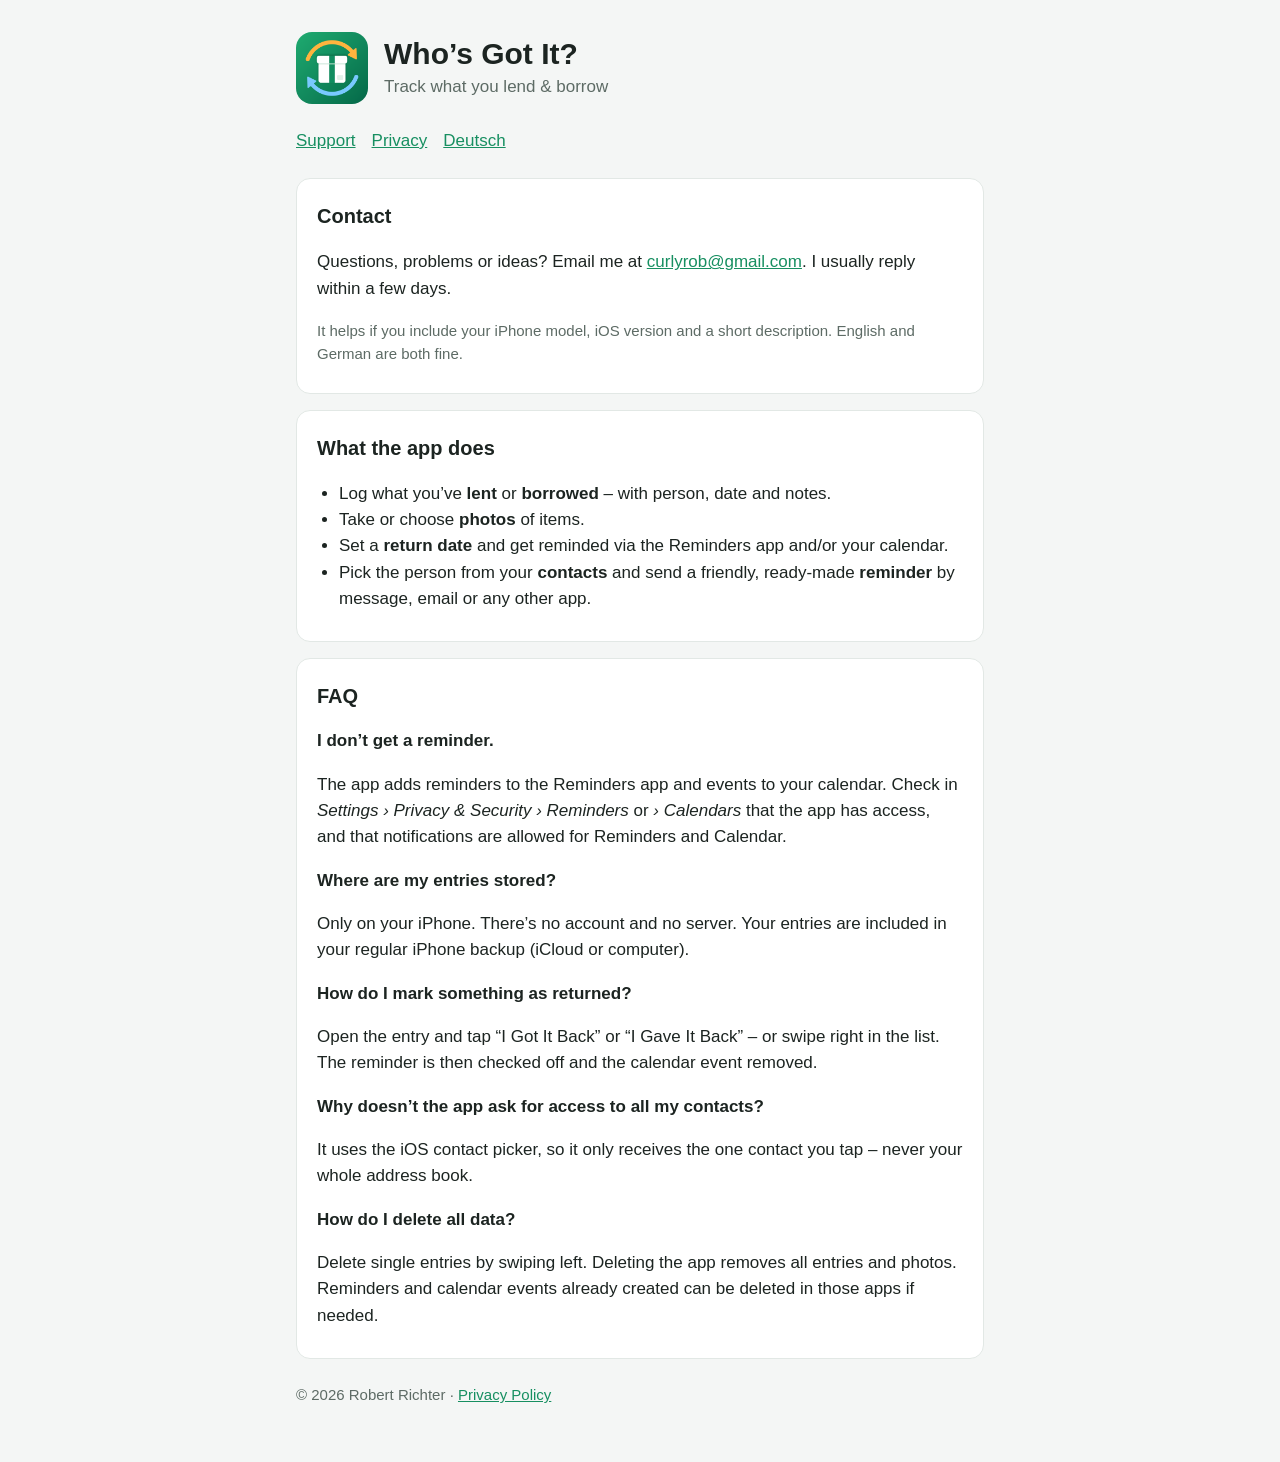
==== en/index.html @ ad132250 "Englische Support- und Datenschutzseite Co-Authored-By: Claude Opus 5.5 <noreply@anthropic.com>" ====
<!doctype html>
<html lang="en">
<head>
  <meta charset="utf-8">
  <meta name="viewport" content="width=device-width, initial-scale=1">
  <title>Who’s Got It? – Support</title>
  <meta name="description" content="Help and contact for the iPhone app “Who’s Got It?” – keep track of what you lend and borrow.">
  <link rel="icon" href="../icon.png">
  <link rel="stylesheet" href="../style.css">
</head>
<body>
<main>
  <header>
    <img src="../icon.png" alt="">
    <div>
      <h1>Who’s Got It?</h1>
      <p>Track what you lend &amp; borrow</p>
    </div>
  </header>
  <nav>
    <a href="./">Support</a>
    <a href="privacy.html">Privacy</a>
    <a href="../">Deutsch</a>
  </nav>

  <section>
    <h2>Contact</h2>
    <p>Questions, problems or ideas? Email me at
      <a href="mailto:curlyrob@gmail.com?subject=Who%E2%80%99s%20Got%20It%3F">curlyrob@gmail.com</a>.
      I usually reply within a few days.</p>
    <p class="muted">It helps if you include your iPhone model, iOS version and a short description. English and German are both fine.</p>
  </section>

  <section>
    <h2>What the app does</h2>
    <ul>
      <li>Log what you’ve <strong>lent</strong> or <strong>borrowed</strong> – with person, date and notes.</li>
      <li>Take or choose <strong>photos</strong> of items.</li>
      <li>Set a <strong>return date</strong> and get reminded via the Reminders app and/or your calendar.</li>
      <li>Pick the person from your <strong>contacts</strong> and send a friendly, ready-made <strong>reminder</strong> by message, email or any other app.</li>
    </ul>
  </section>

  <section>
    <h2>FAQ</h2>
    <h3>I don’t get a reminder.</h3>
    <p>The app adds reminders to the Reminders app and events to your calendar. Check in <em>Settings › Privacy &amp; Security › Reminders</em> or <em>› Calendars</em> that the app has access, and that notifications are allowed for Reminders and Calendar.</p>
    <h3>Where are my entries stored?</h3>
    <p>Only on your iPhone. There’s no account and no server. Your entries are included in your regular iPhone backup (iCloud or computer).</p>
    <h3>How do I mark something as returned?</h3>
    <p>Open the entry and tap “I Got It Back” or “I Gave It Back” – or swipe right in the list. The reminder is then checked off and the calendar event removed.</p>
    <h3>Why doesn’t the app ask for access to all my contacts?</h3>
    <p>It uses the iOS contact picker, so it only receives the one contact you tap – never your whole address book.</p>
    <h3>How do I delete all data?</h3>
    <p>Delete single entries by swiping left. Deleting the app removes all entries and photos. Reminders and calendar events already created can be deleted in those apps if needed.</p>
  </section>

  <footer>© 2026 Robert Richter · <a href="privacy.html">Privacy Policy</a></footer>
</main>
</body>
</html>
---- style.css ----
:root {
  --bg: #f4f6f5;
  --card: #ffffff;
  --text: #1c2421;
  --muted: #5d6b65;
  --accent: #178f61;
  --line: #e2e8e5;
}
@media (prefers-color-scheme: dark) {
  :root {
    --bg: #101513;
    --card: #19201d;
    --text: #e8eeeb;
    --muted: #9aaaa3;
    --accent: #40bd85;
    --line: #2a3430;
  }
}
* { box-sizing: border-box; }
body {
  margin: 0;
  background: var(--bg);
  color: var(--text);
  font: 17px/1.55 -apple-system, BlinkMacSystemFont, "Segoe UI", Roboto, sans-serif;
}
main { max-width: 720px; margin: 0 auto; padding: 32px 16px 56px; }
header { display: flex; align-items: center; gap: 16px; margin-bottom: 24px; }
header img { width: 72px; height: 72px; border-radius: 16px; }
header h1 { margin: 0; font-size: 30px; line-height: 1.2; }
header p { margin: 2px 0 0; color: var(--muted); }
nav { display: flex; gap: 16px; margin-bottom: 24px; flex-wrap: wrap; }
a { color: var(--accent); }
section {
  background: var(--card);
  border: 1px solid var(--line);
  border-radius: 14px;
  padding: 4px 20px 12px;
  margin-bottom: 16px;
}
h2 { font-size: 20px; margin: 18px 0 6px; }
h3 { font-size: 17px; margin: 16px 0 4px; }
ul { padding-left: 22px; }
.muted, footer { color: var(--muted); font-size: 15px; }
footer { margin-top: 24px; }
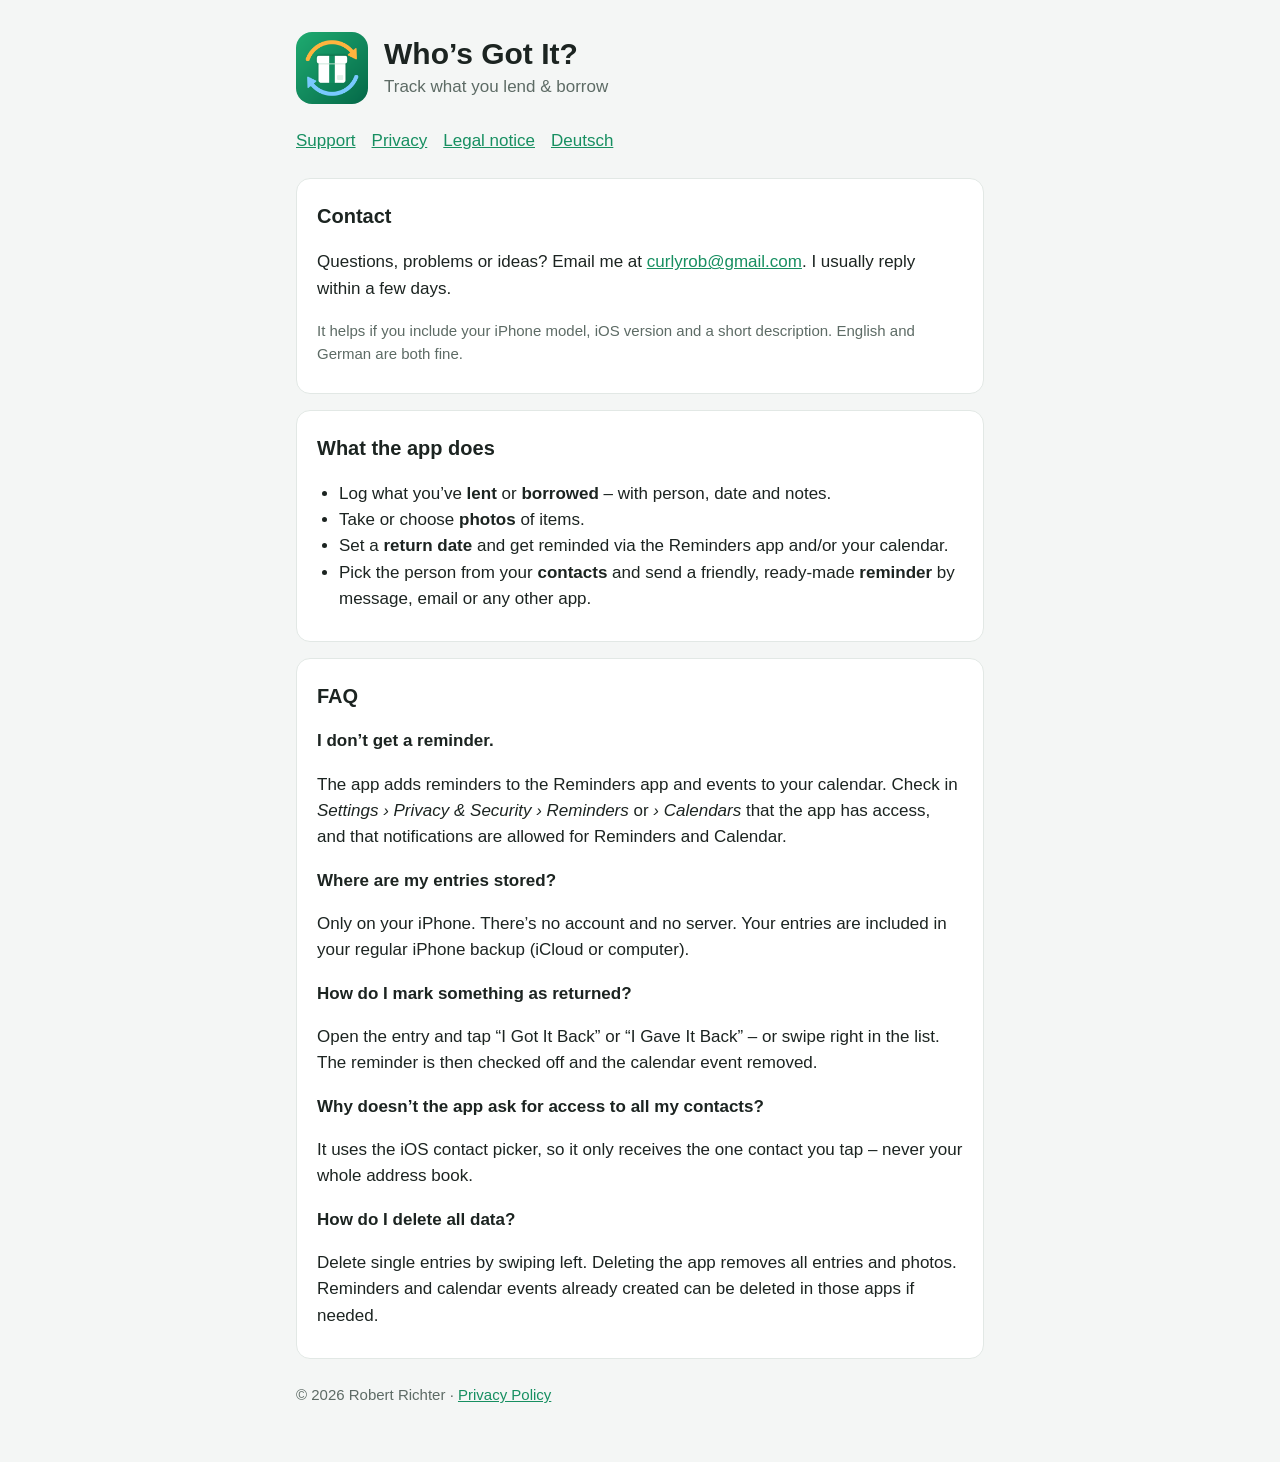
==== commit 734d5620: "Impressum, Hinweis zu In-App-Käufen im Datenschutz Co-Authored-By: Claude Opus 5.5 <noreply@anthropi" ====
--- a/en/index.html
+++ b/en/index.html
@@ -20,6 +20,7 @@
   <nav>
     <a href="./">Support</a>
     <a href="privacy.html">Privacy</a>
+    <a href="legal.html">Legal notice</a>
     <a href="../">Deutsch</a>
   </nav>
 
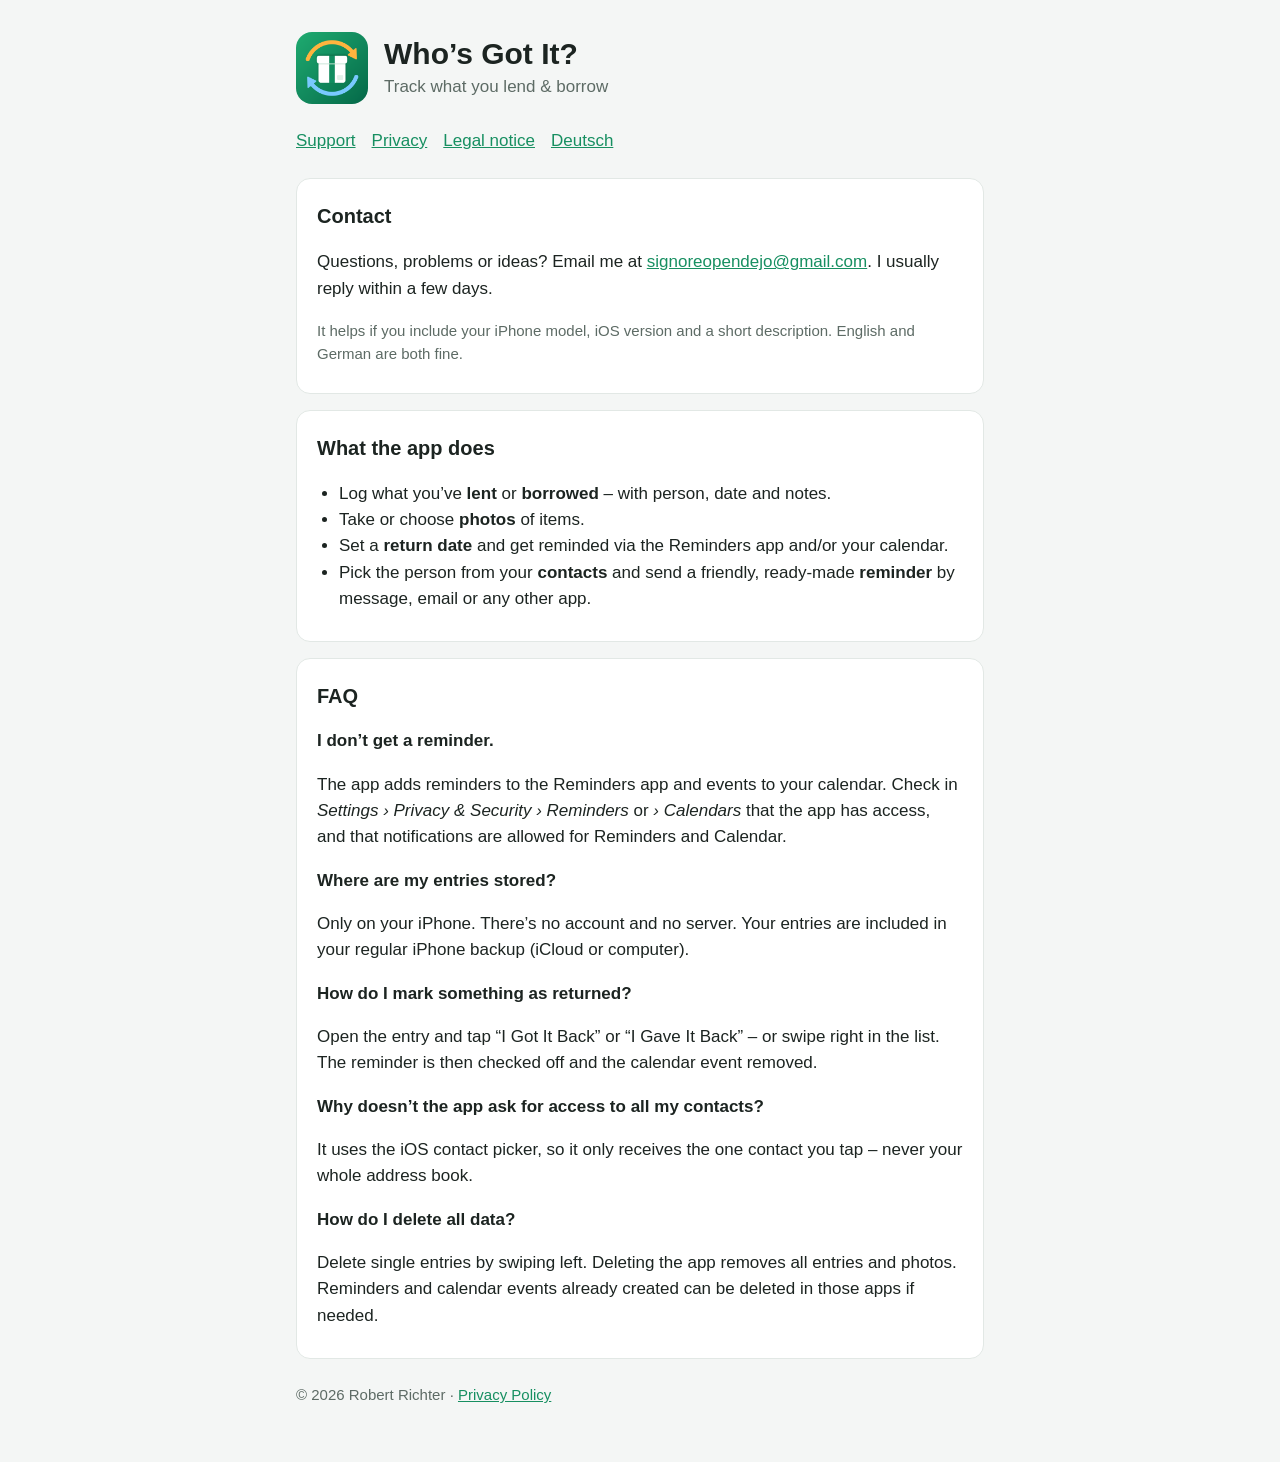
==== commit 92d602b4: "Kontakt-E-Mail geändert Co-Authored-By: Claude Opus 5.5 <noreply@anthropic.com>" ====
--- a/en/index.html
+++ b/en/index.html
@@ -27,7 +27,7 @@
   <section>
     <h2>Contact</h2>
     <p>Questions, problems or ideas? Email me at
-      <a href="mailto:curlyrob@gmail.com?subject=Who%E2%80%99s%20Got%20It%3F">curlyrob@gmail.com</a>.
+      <a href="mailto:signoreopendejo@gmail.com?subject=Who%E2%80%99s%20Got%20It%3F">signoreopendejo@gmail.com</a>.
       I usually reply within a few days.</p>
     <p class="muted">It helps if you include your iPhone model, iOS version and a short description. English and German are both fine.</p>
   </section>
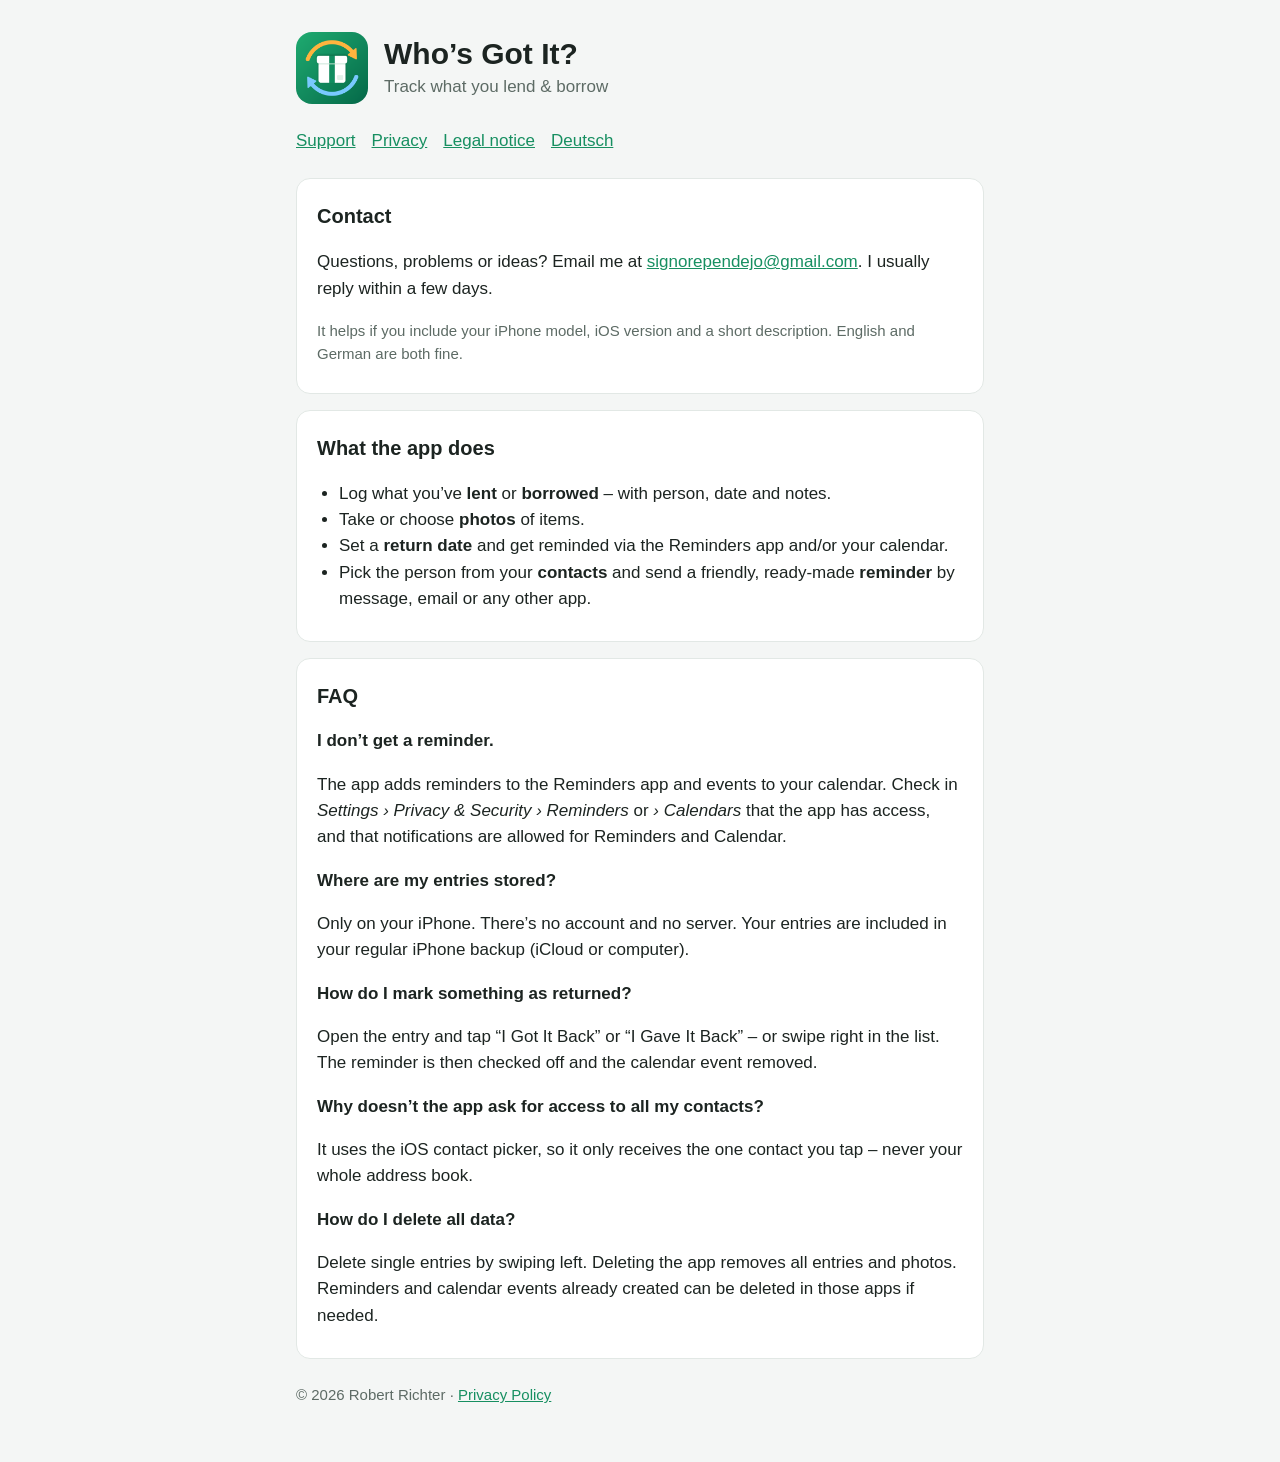
==== commit 91abc0dd: "Kontakt-E-Mail korrigiert: signorependejo@gmail.com Co-Authored-By: Claude Opus 5.5 <noreply@anthrop" ====
--- a/en/index.html
+++ b/en/index.html
@@ -27,7 +27,7 @@
   <section>
     <h2>Contact</h2>
     <p>Questions, problems or ideas? Email me at
-      <a href="mailto:signoreopendejo@gmail.com?subject=Who%E2%80%99s%20Got%20It%3F">signoreopendejo@gmail.com</a>.
+      <a href="mailto:signorependejo@gmail.com?subject=Who%E2%80%99s%20Got%20It%3F">signorependejo@gmail.com</a>.
       I usually reply within a few days.</p>
     <p class="muted">It helps if you include your iPhone model, iOS version and a short description. English and German are both fine.</p>
   </section>
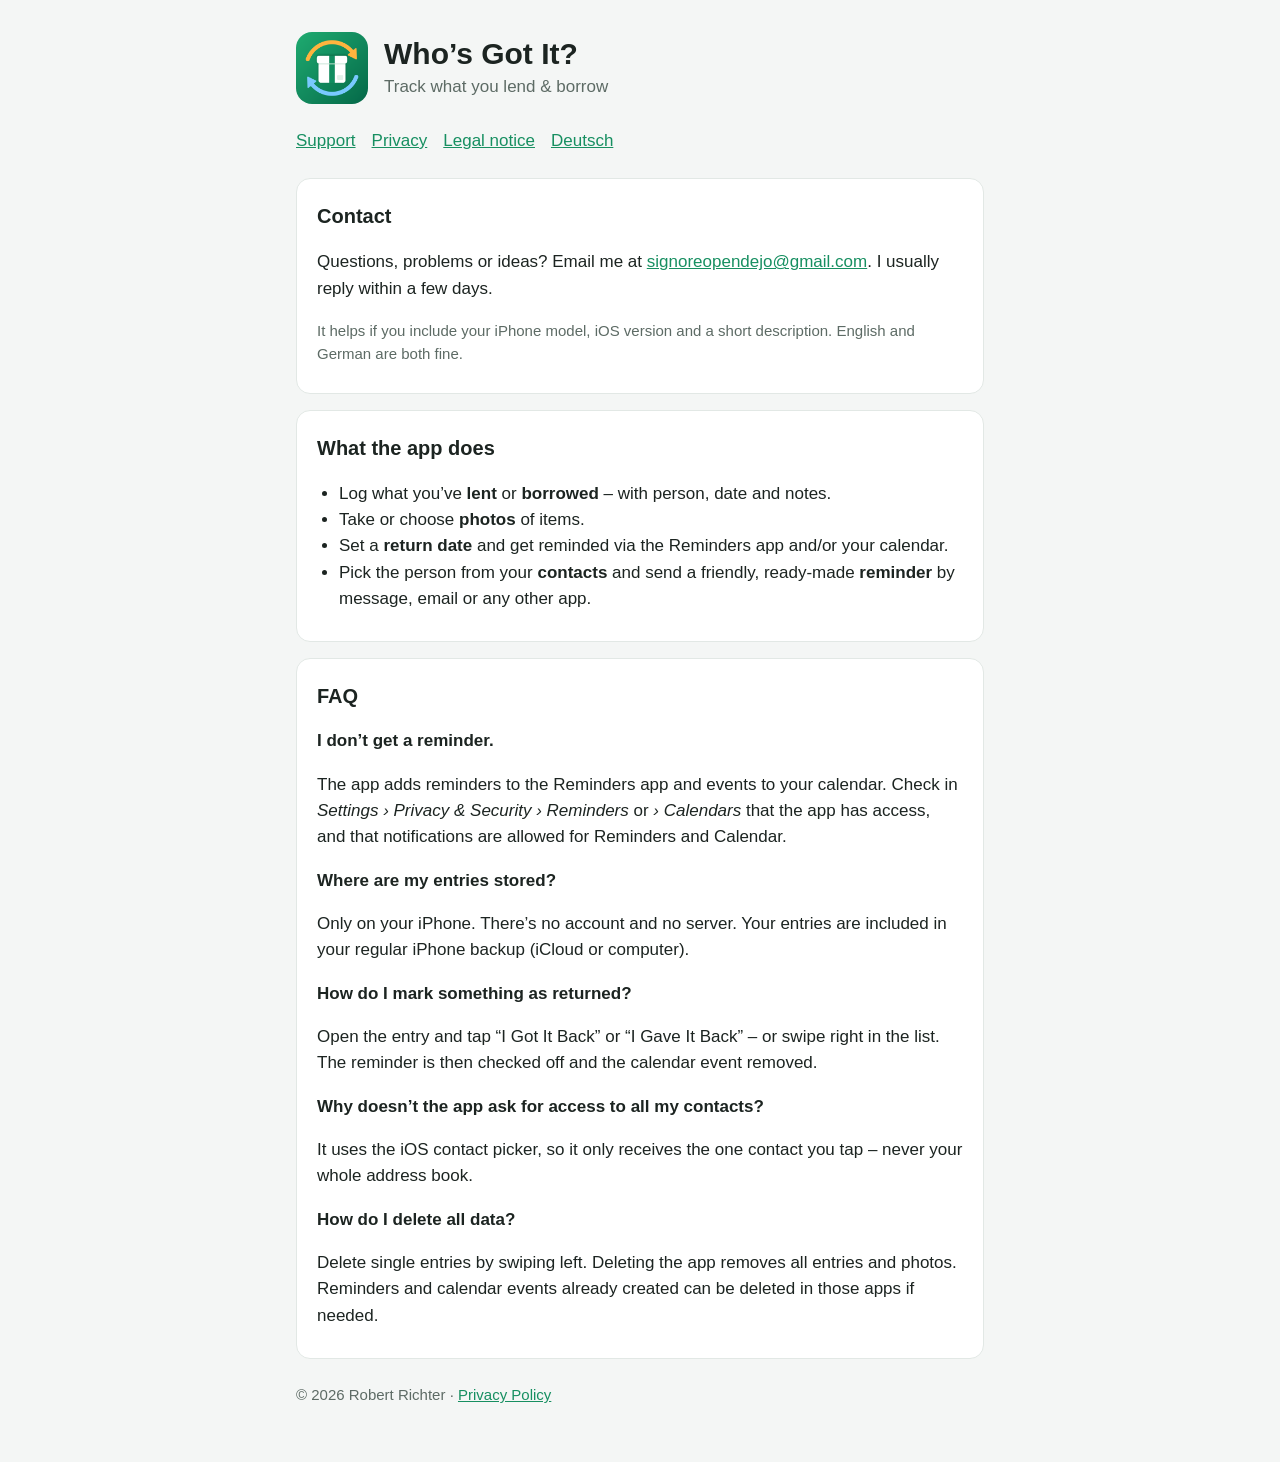
==== commit d519187a: "Tippfehler in der Kontakt-E-Mail korrigiert (signoreopendejo@gmail.com) Co-Authored-By: Claude Opus " ====
--- a/en/index.html
+++ b/en/index.html
@@ -27,7 +27,7 @@
   <section>
     <h2>Contact</h2>
     <p>Questions, problems or ideas? Email me at
-      <a href="mailto:signorependejo@gmail.com?subject=Who%E2%80%99s%20Got%20It%3F">signorependejo@gmail.com</a>.
+      <a href="mailto:signoreopendejo@gmail.com?subject=Who%E2%80%99s%20Got%20It%3F">signoreopendejo@gmail.com</a>.
       I usually reply within a few days.</p>
     <p class="muted">It helps if you include your iPhone model, iOS version and a short description. English and German are both fine.</p>
   </section>
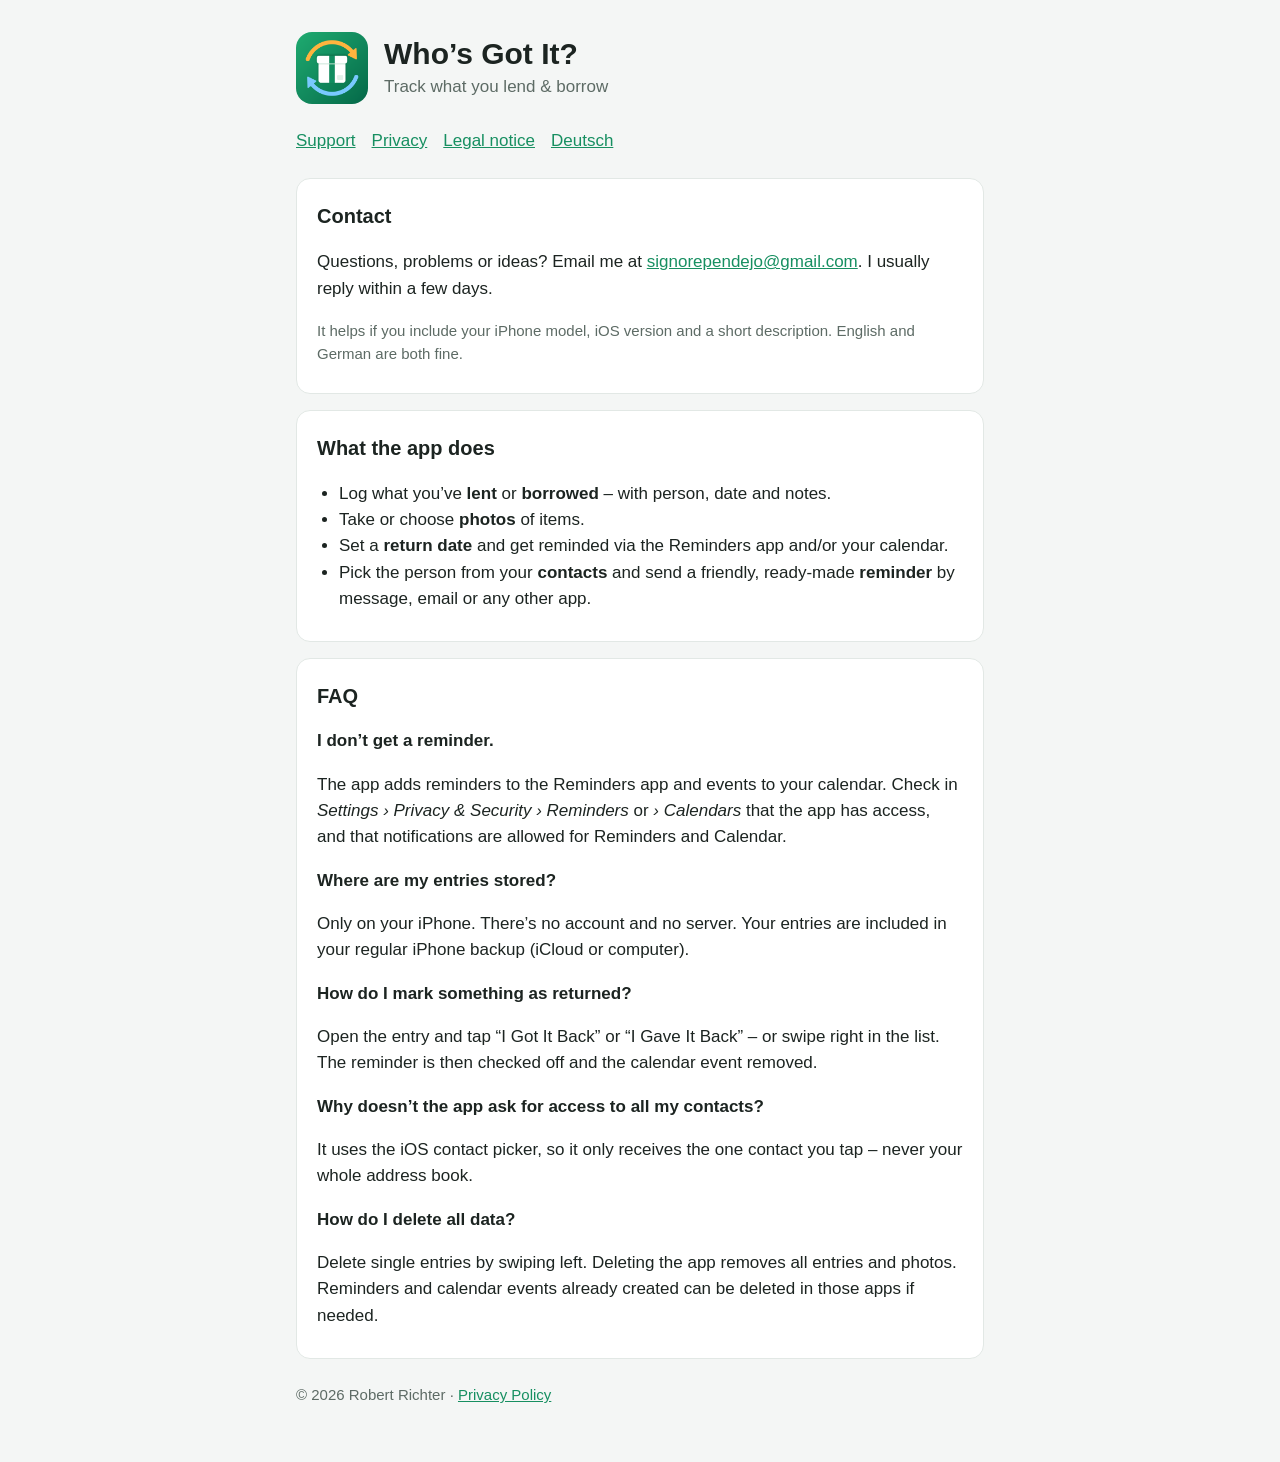
==== commit 744bae17: "Kontakt-E-Mail korrigiert: signorependejo@gmail.com Co-Authored-By: Claude Opus 5.5 <noreply@anthrop" ====
--- a/en/index.html
+++ b/en/index.html
@@ -27,7 +27,7 @@
   <section>
     <h2>Contact</h2>
     <p>Questions, problems or ideas? Email me at
-      <a href="mailto:signoreopendejo@gmail.com?subject=Who%E2%80%99s%20Got%20It%3F">signoreopendejo@gmail.com</a>.
+      <a href="mailto:signorependejo@gmail.com?subject=Who%E2%80%99s%20Got%20It%3F">signorependejo@gmail.com</a>.
       I usually reply within a few days.</p>
     <p class="muted">It helps if you include your iPhone model, iOS version and a short description. English and German are both fine.</p>
   </section>
